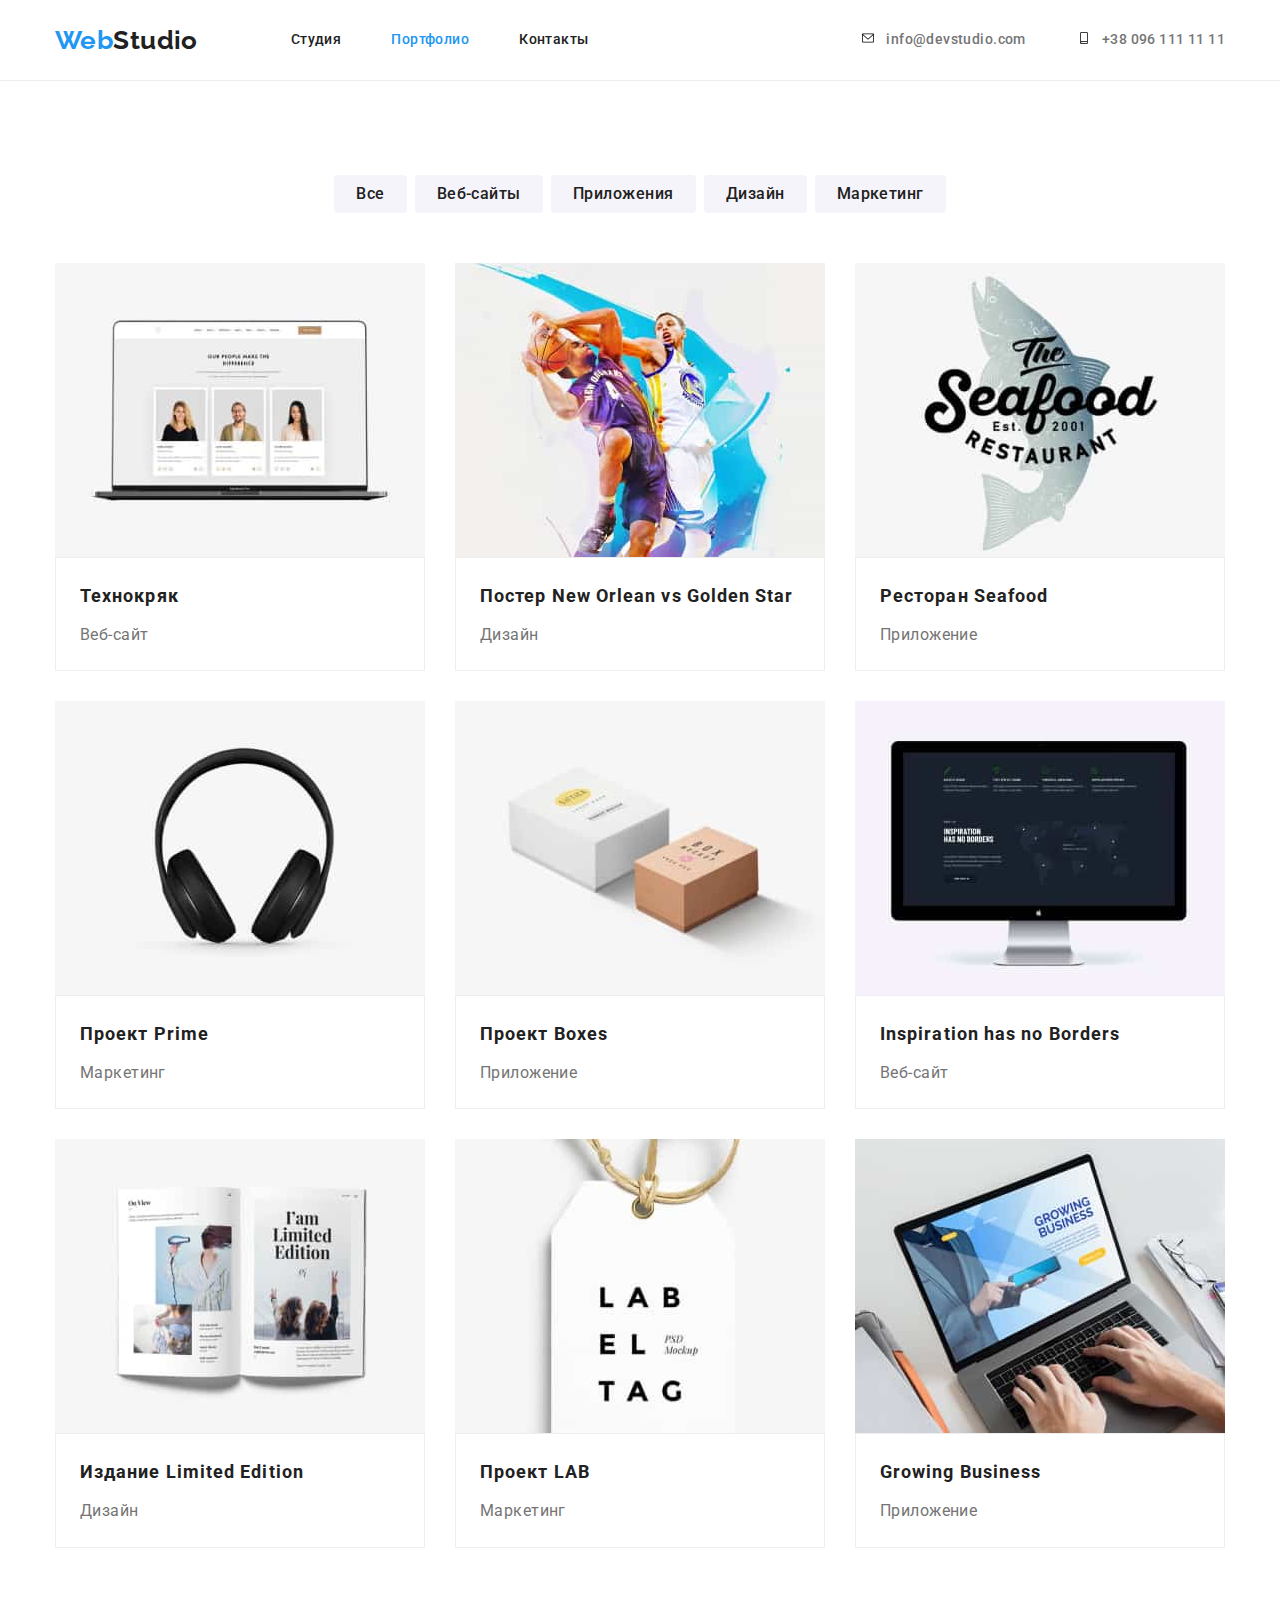
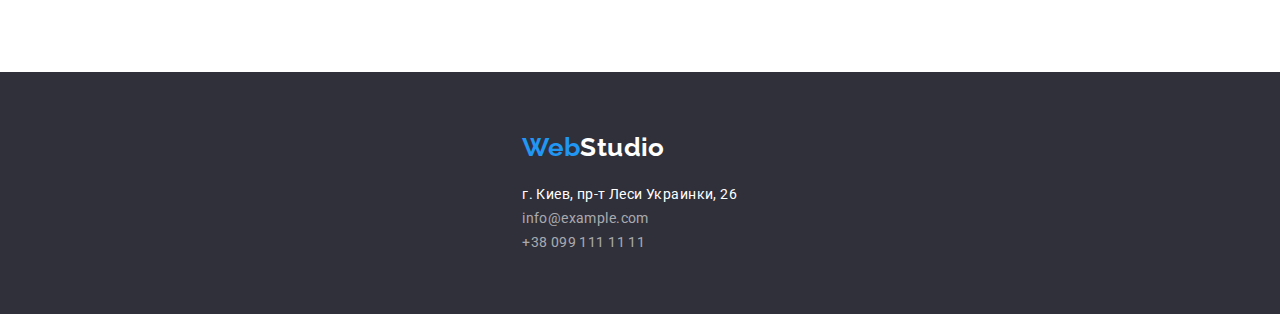
==== portfolio.html @ 681967d7 "разметка" ====
<!DOCTYPE html>
<html lang="ru">
<head>
    <meta charset="UTF-8">
    <meta http-equiv="X-UA-Compatible" content="IE=edge">
    <meta name="viewport" content="width=device-width, initial-scale=1.0">
    <title>Портфолио</title>
    <link href="https://fonts.googleapis.com/css2?family=Raleway:wght@700&family=Roboto:wght@400;500;700;900&display=swap"
      rel="stylesheet"
    />
    <link rel="stylesheet" href="https://cdnjs.cloudflare.com/ajax/libs/modern-normalize/1.1.0/modern-normalize.min.css">
    <link rel="stylesheet" href="css/style.css">
</head>
<body>
    <header class="line-header" >
        <div class="conteiner nav-header">
            <nav class="nav">
                <a class="logo" href="#"><span class="web">Web</span><span class="studio">Studio</span></a>
                <ul class="nav-line">
                    <li class="nav-list"><a class="nav-button" href="./index.html">Студия</a></li>
                    <li class="nav-list"><a class="nav-button current" href="#">Портфолио</a></li>
                    <li class="nav-list"><a class="nav-button" href="#">Контакты</a></li>
                </ul>
            </nav>
                <ul class="nav-item">
                    <li class="nav-list"> <a class="nav-button" href="mailto:info@devstudio.com"><svg class="icon-envelope" width="16px" height="12px"> <use href="./images/symbol-defs.svg#icon-envelope"> </use></svg>info@devstudio.com</a></li>
                    <li class="nav-list"><a class="nav-button" href="tel:+380961111111"><svg  class="icon-envelope" width="16px" height="12px"> <use href="./images/symbol-defs.svg#icon-smartphone"> </use> </svg>+38 096 111 11 11</a></li>
                </ul>
        </div>
    </header>
    <main>
        <section class="section work">
            <div class="conteiner">
                <h1 class="hide"> Примери работ</h1>
            <ul class="portfolio-item">
                <li class="portfolio-line"> <button type="button" class="portfolio-button "> Все </button>  </li>
                <li class="portfolio-line"> <button type="button" class="portfolio-button "> Веб-сайты </button>  </li>
                <li class="portfolio-line"> <button type="button" class="portfolio-button "> Приложения </button>  </li>
                <li class="portfolio-line"> <button type="button" class="portfolio-button "> Дизайн </button>  </li>
                <li class="portfolio-line"> <button type="button" class="portfolio-button "> Маркетинг </button> </li>
            </ul> 
            <ul class="portfolio">
                <li class="portfolio-work"> <img src="./images/portfolio/img_4.jpg" alt="Веб-сайт"> <div class="portfolio-people">  <h2 class="img-portfolio">Технокряк</h2> <p class="paragraph">Веб-сайт</p></div>  </li>
                <li class="portfolio-work"> <img src="./images/portfolio/img_5.jpg" alt="Дизайн"> <div class="portfolio-people"> <h2 class="img-portfolio">Постер New Orlean vs Golden Star</h2> <p class="paragraph">Дизайн</p></div> </li>
                <li class="portfolio-work"> <img src="./images/portfolio/img_6.jpg" alt="Приложение"> <div class="portfolio-people"> <h2 class="img-portfolio">Ресторан Seafood</h2> <p class="paragraph">Приложение</p></div></li>
                <li class="portfolio-work"> <img src="./images/portfolio/img_7.jpg" alt="Маркетинг"> <div class="portfolio-people"> <h2 class="img-portfolio">Проект Prime</h2> <p class="paragraph">Маркетинг</p></div></li>
                <li class="portfolio-work"> <img src="./images/portfolio/img_8.jpg" alt="Приложение"> <div class="portfolio-people"> <h2 class="img-portfolio">Проект Boxes</h2> <p class="paragraph">Приложение</p></div></li>
                <li class="portfolio-work"> <img src="./images/portfolio/img_9.jpg" alt="Веб-сай"> <div class="portfolio-people"> <h2 class="img-portfolio">Inspiration has no Borders</h2> <p class="paragraph">Веб-сайт</p></div></li>
                <li class="portfolio-work"> <img src="./images/portfolio/img_10.jpg" alt="Дизайн"> <div class="portfolio-people"> <h2 class="img-portfolio">Издание Limited Edition</h2> <p class="paragraph">Дизайн</p></div></li>
                <li class="portfolio-work"> <img src="./images/portfolio/img_11.jpg" alt="Маркетинг"> <div class="portfolio-people"> <h2 class="img-portfolio">Проект LAB</h2> <p class="paragraph">Маркетинг</p></div></li>
                <li class="portfolio-work"> <img src="./images/portfolio/img_12.jpg" alt="Приложение"> <div class="portfolio-people"> <h2 class="img-portfolio">Growing Business</h2> <p class="paragraph">Приложение</p></div></li>
            </ul>
            </div>
        </section>
    
    </main>
    <footer class=" footer">
        <div class="conteiner">
            <a href="#" class="logo"><span class="web">Web</span>Studio</a>
        <address class="fooret-address">
            <ul>
                <li> <a class="footer-button" href="https://goo.gl/maps/piqngm7oDQpEDh6u6" target="_blank" rel="noopener nofollow noreferrer">г. Киев, пр-т Леси Украинки, 26</a></li>
                <li> <a class="footer-button connect" href="mailto:info@devstudio.com">info@example.com</a></li>
                <li> <a class="footer-button connect" href="tel:+380991111111">+38 099 111 11 11</a> </li>
            </ul>
        </address>
        </div>
    </footer>

</body>
</html>
---- css/style.css ----
/*color: #212121;*/
/*color: #757575;*/
/*color: #2196F3;*/
/* bragraund #E5E5E5 */
/*  color secstion #F5F4FA */


:root {
    --main-color: #212121;
    --paragraph-color: #757575; 
    --changes-color: #2196F3;
}
body {
     
     color:var(--main-color); 
     font-family: Roboto,sans-serif;
     font-size: 14px;
     letter-spacing: 0.03em;
    }
    a {
        color: inherit; 
    }
    ul {
        list-style: none;
        padding: 0px;
        
    }
    h1,h2,h3,p,ul {
        margin: 0;
    }
    img {
        display: block;
        max-width: 100%;
        height: auto;
    }
    
    .conteiner {
        max-width: 1200px; 
        margin: 0 auto;
        padding: 0 15px;
    }
    .section {
        padding-bottom: 94px;
    }
    .line-header{
        border-bottom: 1px solid #ECECEC;
        
    }
    
    
    .header {
        width: 696px;
        margin-right: auto;
         margin-left:auto;
        text-align: center;
        
    }
     
     .nav-line{
        display: flex;
}
.nav-item .nav-list + .nav-list{
    margin-left: 50px;
} 
    .nav-line  .nav-list{
        margin-right: 50px;
       
    } 
    .nav-line  :last-child{
        margin-right: 0px;
    }
    .nav-item {
        display: flex;
        color: #757575;
    }
    .nav-list{
        display: flex;
    }
    .logo {
        color: #FFFFFF;
        font-family: Raleway,sans-serif;
        font-size: 26px;
        font-weight: 700;
        line-height: 1.19;
        margin-right: 93px;
      
    }
    .studio {
        color:var(--main-color);
    }
    .web {
        color:var(--changes-color);
    }
  address {
    font-style: normal;
  }
  h1 {
    color: #FFFFFF;
    font-family:Roboto, sans-serif ;
    font-size: 44px;
    font-weight: 900;
    line-height: 1.36;
    letter-spacing: 0.06em;
    
    text-transform: uppercase;
    
  }
  button{
    background-color:var(--changes-color);
    color: #FFFFFF;
    font-family: Roboto,sans-serif;
    font-size: 16px;
    font-weight: 700;
    line-height: 1.9;
    letter-spacing: 0.06em;
    border: none;
    
    text-align: center;
  }
 a {
    padding: 0;
    border: 0;
    text-decoration: none;
 }
 .nav-header {
    display: flex;
    justify-content: space-between;
 }
  .nav {
    display: flex; 
    align-items: center;
  }
  
 .nav-button {
    display: block;
    padding-top: 32px;
    padding-bottom: 32px;
    
    font-weight: 500;
    line-height: 1.14;
 }
 
 .nav .current{
    color:var(--changes-color);
 }
    .nav-button:hover,
    .nav-button:focus{
        color:var(--changes-color);
        fill:var(--changes-color); 
    }
    .icon-envelope{
        
        margin-right: 10px;
    }
    

    .conteiner.item {
        margin-top: 94px;
    } 
    .hide {
        position: absolute;
        width: 1px;
        height: 1px;
        margin: -1px;
        border: 0;
        padding: 0;
        
        white-space: nowrap;
        clip-path: inset(100%);
        clip: rect(0 0 0 0);
        overflow: hidden;
      }
    .header-color{
        background: #2F303A;
       background-image: linear-gradient(to rigth, red, green);
       background-image: linear-gradient(to right, rgba(47, 48, 58, 0.4), rgba(47, 48, 58, 0.4)), url(../images/studio/Img_13.jpg);
        
        background-repeat: no-repeat;
        background-size: cover;
        background-position: center;
        
        

        max-width: 1600px;
        
        margin-left:auto;
        margin-right: auto;
       
    }
    .section.header-color {
        padding-top: 200px;
        padding-bottom: 200px;
    }
    
    .header-button{
        display: block; 
         text-align: center;
         text-decoration: none;
         
         padding: 10px 32px;
        border-radius: 4px;
        margin: 0px auto;
        margin-top: 30px;
      cursor: pointer;
    }
    .header-button:hover,
    .header-button:focus{
       background-color: #188CE8;
    }
    .section.hide-item {

    padding-top: 94px;
        
    } 
    .feature{
        display: flex;
        justify-content: space-between;
    }
    .feature li{
       width: 270px;
    }
    .feature-item {
        /* display: flex; */
        margin-right: 30px;
    }
    .feature :last-child{
        margin-right: 0px;
    }
    .icon-antena {
        width: 270px;
        height: 120px;
        padding: 25px 100px;
        margin-bottom: 30px;
        
        background-color: #F5F4FA;
        
    }

    
    .title {
        font-size: 14px;
        font-weight: 700;
        line-height: 1.14;
        text-transform: uppercase;

        padding-bottom: 10px;
    }
    .feature p{
        font-size: 14px;
    }
    .section.team{
      padding-top: 94px;  
       
    }

    .title-work {
        font-size: 36px;
        font-weight: 700;
        line-height: 1.16;
        /* width: 376px;  */
        margin: auto;
        text-align: center;

    }
    
    .work-studio {
        margin-right: 30px;
    }
    .title-img :last-child{
        margin-right: 0px;
    }

    .title-img{
        display: flex;
        margin-top: 50px;
        
       
    }
    .work-team{
        display: flex;
        justify-content: space-between;
        margin-top: 50px;
    }
    .work-people{
        margin-right: 30px;
        text-align: center;
        box-shadow: 0px 1px 3px rgba(0, 0, 0, 0.12), 0px 1px 1px rgba(0, 0, 0, 0.14), 0px 2px 1px rgba(0, 0, 0, 0.2);
        border-radius: 0px 0px 4px 4px;
    }
    .work-team :last-child{
        padding-right: 0px;
    }
    .img-work {
        font-size: 16px;
        font-weight: 500;
        line-height: 1.19;
        margin-bottom: 10px;
    }
    .icon-centen{
        display: flex;
        margin-top: 16px;
        margin-bottom: 30px;
        margin-left: 32px;
        margin-right: 32px;
    }
    .icon-socnetwork{
        
        color: tomato;
    }
    .icon-socnetwork{
        background-color: #FFFFFF;
        padding: 0;
        border: 0px;
        fill: #afb1b8;
        width: 44px;
        height: 44px;
        border-radius: 50%;
        margin-right: 10px;
    }
    .icon-socnetwork:hover
    {
        background-color: #188CE8;
        padding: 0;
        border: 0px;
        fill: #FFFFFF;
        
        width: 44px;
        height: 44px;
        border-radius: 50%;
        margin-right: 10px;
    }
    .icon-socnetwork:last-child{
        margin-right: 0px;
    }
    .icon-facebook{
        height: 22px;
        width: 22px;
        background-position: center;
       
    }
    .paragraph {
        color: var(--paragraph-color);
        font-size: 16px;
        line-height: 1.71;
       
    }
    .img-people{
        padding-top: 30px;
        padding-bottom: 30px;
        
    }
    .footer {
        background-color: #2F303A;
        
    }
    .footer-button{
        color: #FFFFFF;
        font-weight: 400;
        line-height: 1.71;
        
        
    }
    .footer-item{
        margin-bottom: 9px;
        
    }
    .footer-item:last-child{
        margin-bottom: 0px;

    }
    
    .footer-button:hover,
    .footer-button:focus{
        color:var(--changes-color);
    }
    .footer-button.connect{
        color: rgba(255, 255, 255, 0.6);
    }
    .footer-button.connect:hover,
    .footer-button.connect:focus{
        color:var(--changes-color);
    }

    .portfolio-item{
        display: flex;
        justify-content: center;
        
    }
    .portfolio-line{
        margin-right: 8px;
    }
    .portfolio-line:last-child{
        margin-right: 0px;
    }
    .portfolio-item .portfolio-button{
        display: block;
        padding: 6px 22px;
        
    }
    .portfolio-item .portfolio-button :last-child {
        margin-left: 0px;
    }
    .img-portfolio {
        font-size: 18px;
        font-weight: 700;
        line-height: 2;
        letter-spacing: 0.06em;
        margin-bottom: 6px;
    }
    .portfolio-people {
        padding: 20px 24px;
        border: 1px solid #EEEEEE;
        
    }
    .portfolio-people .paragraph{
        line-height: 1.9;
    }
    .portfolio {
        display: flex;
        flex-wrap: wrap;
        margin-top: 50px;
        
    }
    
    .portfolio-work {
        width: 370px;
        margin-right: 30px;
        margin-bottom: 30px;
        
    }
    .portfolio-work:hover
    {
        border: 1px solid #EEEEEE;
    }

    .portfolio :nth-child(3n+3){
        margin-right: 0px;
    }
    .portfolio-button{
        color:var(--main-color);
        background-color: #F5F4FA;
        font-weight: 500;
        line-height: 1.6;
        border-radius: 4px;
        letter-spacing: 0.03em;
    }
    .portfolio-button:hover,
    .portfolio-button:focus{
        background-color:var(--changes-color);
        color:#FFFFFF ;
    }
    .portfolio-button,.pointer {cursor: pointer;}; 
    
    .portfolio-people{
        outline: 2px solid tomato;
        border: 1px solid #EEEEEE;
    }
    
    .icon-yaco{
        background-color: #FFFFFF;
        padding: 0;
        fill: #afb1b8;
        
        width: 170px;
        height: 92px;
        border-radius: 4px;
        border: 1px solid #AFB1B8;
        margin-right: 30px;
       
        align-items: center;
        justify-content: center;
       
    }
    .icon-yaco:hover{
        padding: 0;
        border: 0px;
        
        border: 1px solid #2196F3;
        fill: #2196F3;
    }
    .icon-yaco:last-child{
        margin-right: 0px;
    }
    
    .icon-yaco-center{
        padding: 7px 33px;
        margin: 16px 32px;
    }
    .icon-company{
        display: flex;
        margin-top: 50px;
        fill: tomato;
    }
    .footer{
        display: flex;
        padding-top: 60px;
        padding-bottom: 60px;
    }
    .join{
        margin-left: 72px;
    }
    .join h2{
        font-size: 14px;
        line-height: 1.14;
        color: #FFFFFF;
        text-transform: uppercase;
        
        margin-bottom: 20px;
        outline: 2px solid tomato;
    }
    .join .icon-centen{
        margin-left: 0px;
    }
    
    .fooret-address{
        display: flex;
        margin-top: 20px;
    }
    .section.work {
        padding-top: 94px;
    }
    /* .section.footer{
         display: flex; 
        justify-content: flex-start;
        padding-bottom: 0px;
        
    } */
    .conteiner.icon{
        margin-right: 0px;
        margin-left: 0px;
    }
    
    .icon-footer{
        
    }
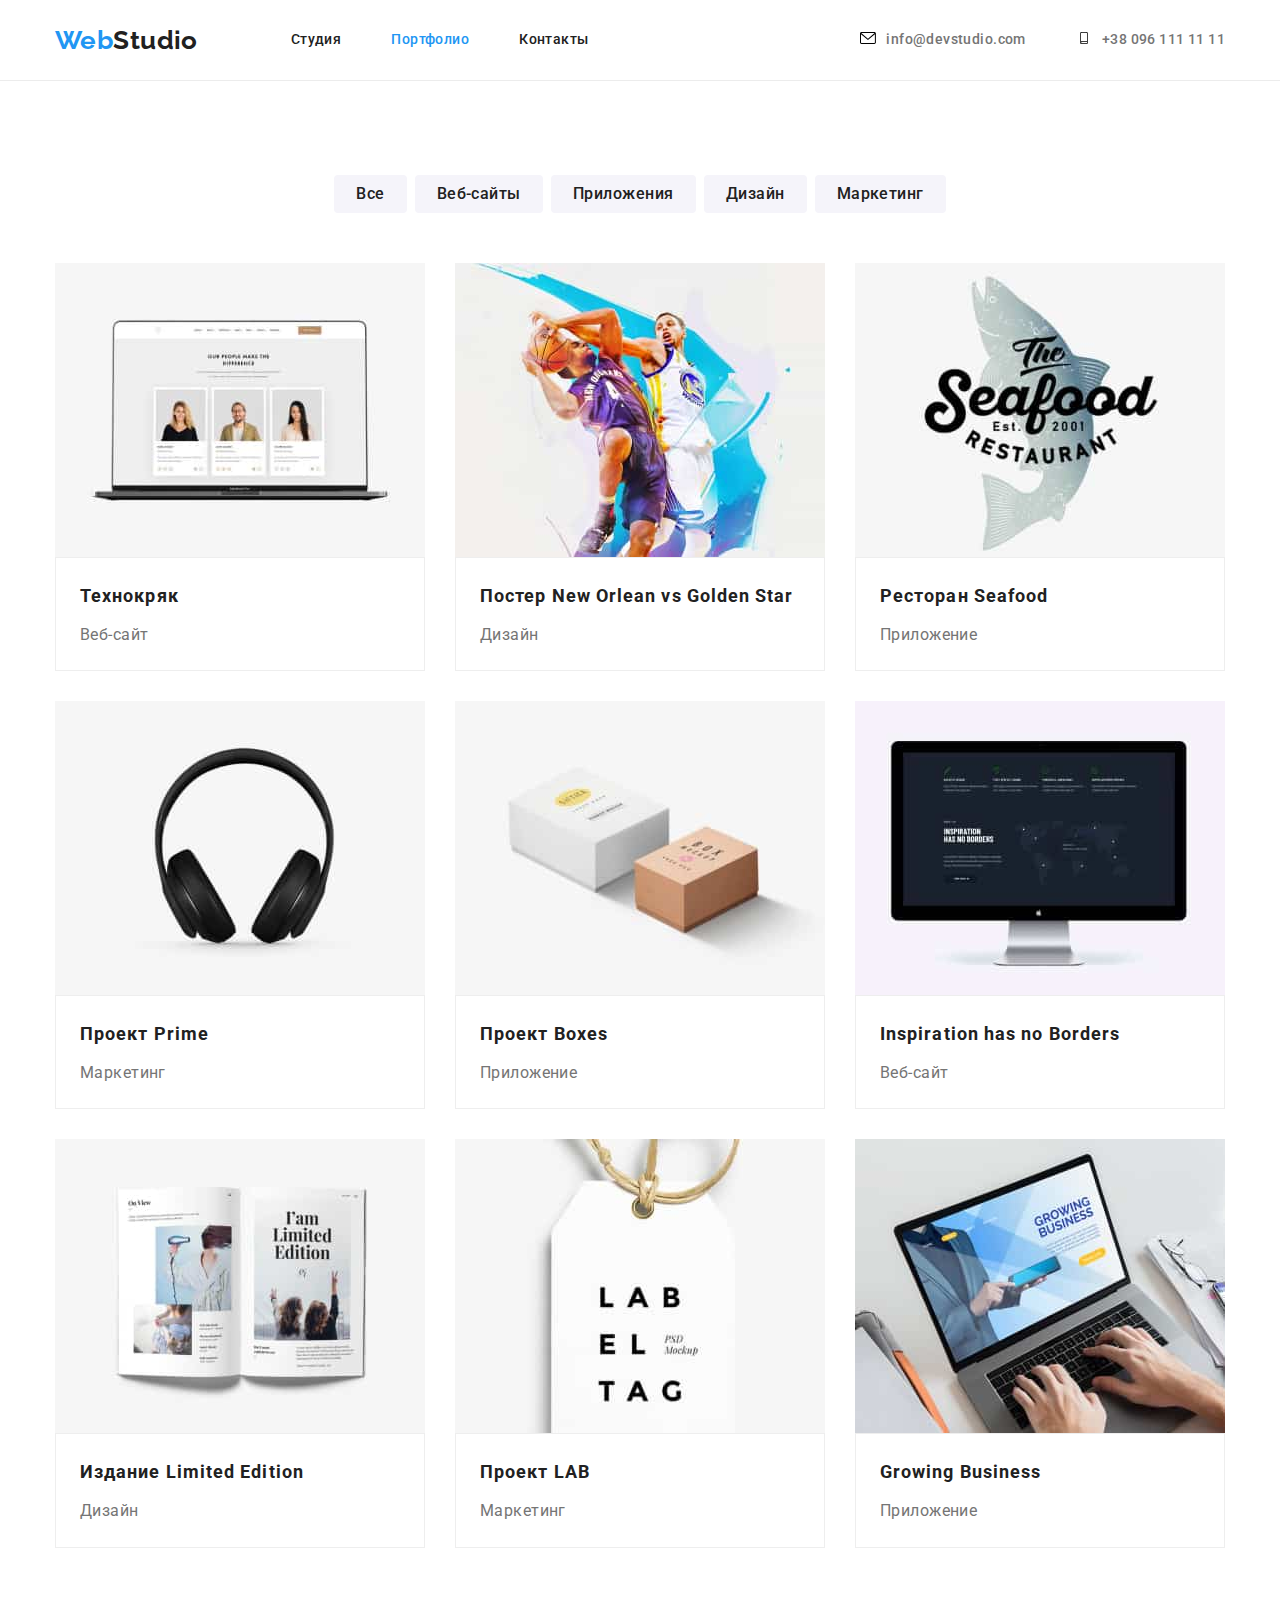
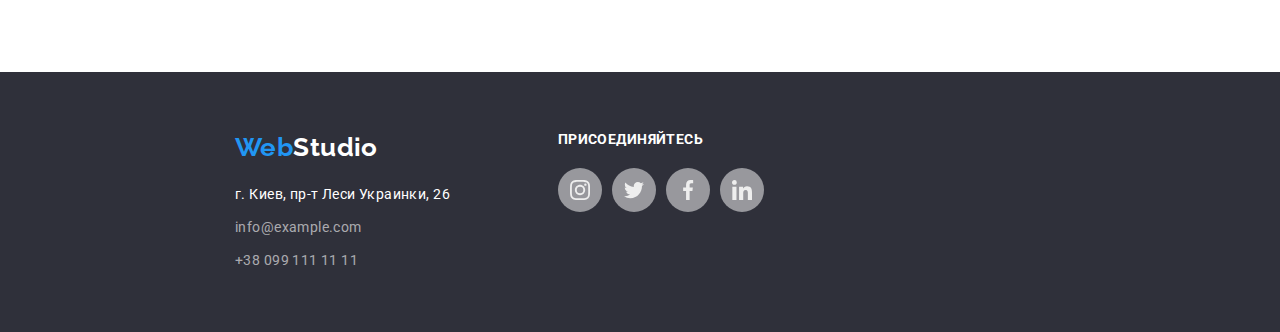
==== commit df58fca5: "изменения1" ====
--- a/portfolio.html
+++ b/portfolio.html
@@ -23,8 +23,8 @@
                 </ul>
             </nav>
                 <ul class="nav-item">
-                    <li class="nav-list"> <a class="nav-button" href="mailto:info@devstudio.com"><svg class="icon-envelope" width="16px" height="12px"> <use href="./images/symbol-defs.svg#icon-envelope"> </use></svg>info@devstudio.com</a></li>
-                    <li class="nav-list"><a class="nav-button" href="tel:+380961111111"><svg  class="icon-envelope" width="16px" height="12px"> <use href="./images/symbol-defs.svg#icon-smartphone"> </use> </svg>+38 096 111 11 11</a></li>
+                    <li class="nav-list"> <a class="nav-button" href="mailto:info@devstudio.com"><svg class="icon-envelope" width="16px" height="12px"> <use href="./images/icon.svg#icon-envelope"> </use></svg>info@devstudio.com</a></li>
+                    <li class="nav-list"><a class="nav-button" href="tel:+380961111111"><svg  class="icon-envelope" width="16px" height="12px"> <use href="./images/icon.svg#icon-smartphone"> </use> </svg>+38 096 111 11 11</a></li>
                 </ul>
         </div>
     </header>
@@ -54,17 +54,28 @@
         </section>
     
     </main>
-    <footer class=" footer">
-        <div class="conteiner">
+    <footer class="  footer ">
+        <div class=" conteiner icon ">
             <a href="#" class="logo"><span class="web">Web</span>Studio</a>
         <address class="fooret-address">
             <ul>
-                <li> <a class="footer-button" href="https://goo.gl/maps/piqngm7oDQpEDh6u6" target="_blank" rel="noopener nofollow noreferrer">г. Киев, пр-т Леси Украинки, 26</a></li>
-                <li> <a class="footer-button connect" href="mailto:info@devstudio.com">info@example.com</a></li>
-                <li> <a class="footer-button connect" href="tel:+380991111111">+38 099 111 11 11</a> </li>
+                <li class="footer-item"> <a class="footer-button" href="https://goo.gl/maps/piqngm7oDQpEDh6u6" target="_blank" rel="noopener nofollow noreferrer">г. Киев, пр-т Леси Украинки, 26</a></li>
+                <li class="footer-item"> <a class="footer-button connect" href="mailto:info@devstudio.com">info@example.com</a></li>
+                <li class="footer-item"> <a class="footer-button connect" href="tel:+380991111111">+38 099 111 11 11</a> </li>
             </ul>
         </address>
         </div>
+        <div class="join">
+            <h2> присоединяйтесь</h2>
+            <ul class="icon-centen">
+                <li class="icon-socnetwork"> <svg   width="20px" height="20px"> <use href="./images/icon.svg#icon-instagram"> </use></svg></li>
+                <li class="icon-socnetwork"> <svg   width="20px" height="20px"> <use href="./images/icon.svg#icon-twitter"> </use></svg></li>
+                <li class="icon-socnetwork"> <svg   width="20px" height="20px"> <use href="./images/icon.svg#icon-facebook"> </use></svg></li>
+                <li class="icon-socnetwork"> <svg   width="20px" height="20px"> <use href="./images/icon.svg#icon-linkedin"> </use></svg></li>
+            </ul>
+        
+        </div>
+           
     </footer>
 
 </body>
--- a/css/style.css
+++ b/css/style.css
@@ -172,8 +172,7 @@
       }
     .header-color{
         background: #2F303A;
-       background-image: linear-gradient(to rigth, red, green);
-       background-image: linear-gradient(to right, rgba(47, 48, 58, 0.4), rgba(47, 48, 58, 0.4)), url(../images/studio/Img_13.jpg);
+        background-image: linear-gradient(to right, rgba(47, 48, 58, 0.4), rgba(47, 48, 58, 0.0)), url(../images/studio/Img_13.jpg);
         
         background-repeat: no-repeat;
         background-size: cover;
@@ -309,7 +308,7 @@
     }
     .icon-socnetwork{
         background-color: #FFFFFF;
-        padding: 0;
+        padding:12px 12px;
         border: 0px;
         fill: #afb1b8;
         width: 44px;
@@ -320,7 +319,19 @@
     .icon-socnetwork:hover
     {
         background-color: #188CE8;
-        padding: 0;
+        padding:12px 12px;
+        border: 0px;
+        fill: #FFFFFF;
+        
+        width: 44px;
+        height: 44px;
+        border-radius: 50%;
+        margin-right: 10px;
+    }
+    .icon-socnetwork:focus
+    {
+        background-color: #188CE8;
+        padding:12px 12px;
         border: 0px;
         fill: #FFFFFF;
         
@@ -474,7 +485,12 @@
     .icon-yaco:hover{
         padding: 0;
         border: 0px;
-        
+        border: 1px solid #2196F3;
+        fill: #2196F3;
+    }
+    .icon-yaco:focus{
+        padding: 0;
+        border: 0px;
         border: 1px solid #2196F3;
         fill: #2196F3;
     }
@@ -506,11 +522,23 @@
         text-transform: uppercase;
         
         margin-bottom: 20px;
-        outline: 2px solid tomato;
+        
     }
     .join .icon-centen{
         margin-left: 0px;
     }
+    .join .icon-socnetwork{
+        
+         background-color: rgba(255, 255, 255, 0.504);
+         fill: #EEEEEE;
+    }
+    .join .icon-socnetwork:hover{
+        background-color: #2196F3;
+    }
+    .join .icon-socnetwork:focus{
+        background-color: #2196F3;
+    }
+
     
     .fooret-address{
         display: flex;
@@ -527,7 +555,7 @@
     } */
     .conteiner.icon{
         margin-right: 0px;
-        margin-left: 0px;
+        margin-left: 220px;
     }
     
     .icon-footer{
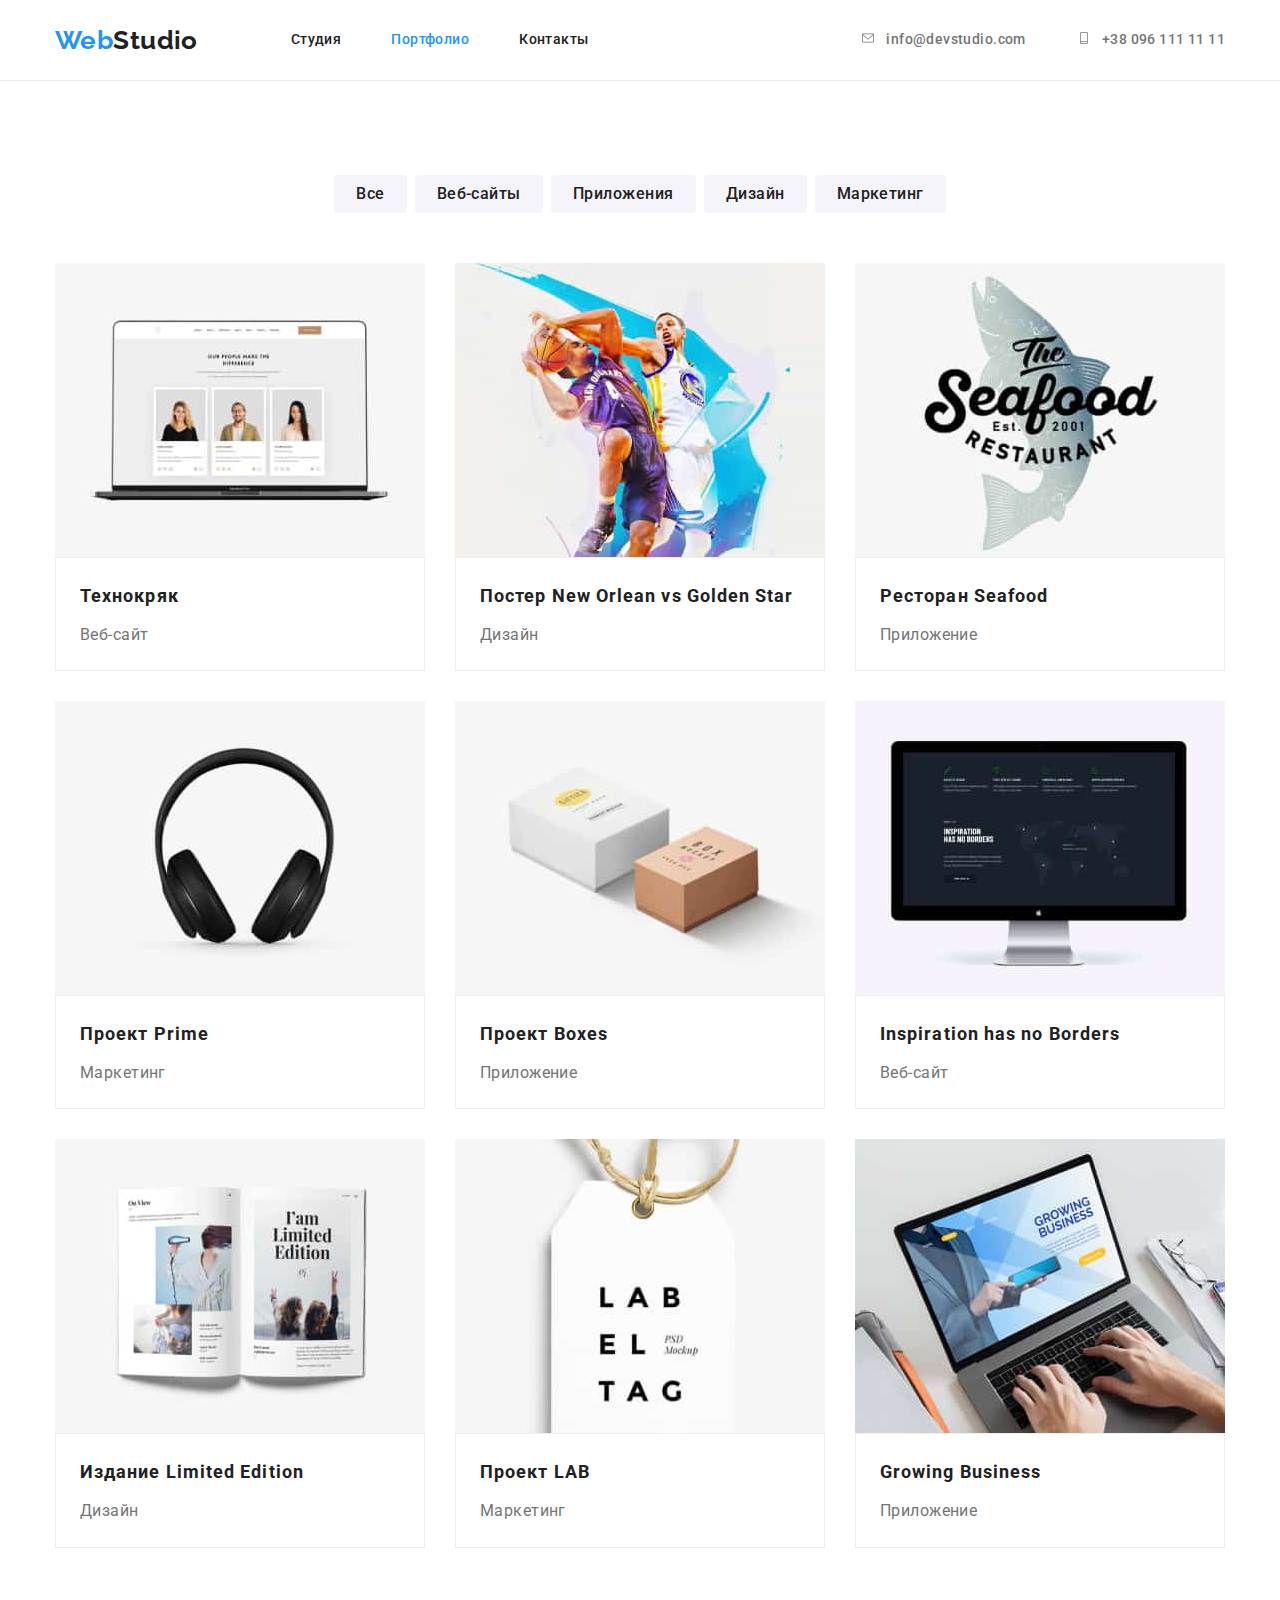
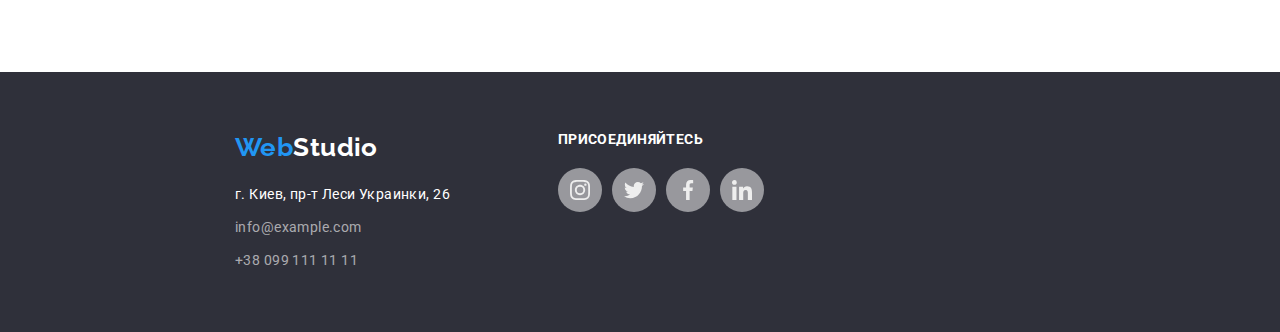
==== commit ebc0f227: "иконки" ====
--- a/portfolio.html
+++ b/portfolio.html
@@ -23,8 +23,8 @@
                 </ul>
             </nav>
                 <ul class="nav-item">
-                    <li class="nav-list"> <a class="nav-button" href="mailto:info@devstudio.com"><svg class="icon-envelope" width="16px" height="12px"> <use href="./images/icon.svg#icon-envelope"> </use></svg>info@devstudio.com</a></li>
-                    <li class="nav-list"><a class="nav-button" href="tel:+380961111111"><svg  class="icon-envelope" width="16px" height="12px"> <use href="./images/icon.svg#icon-smartphone"> </use> </svg>+38 096 111 11 11</a></li>
+                    <li class="nav-list"> <a class="nav-button" href="mailto:info@devstudio.com"><svg class="icon-envelope" width="16px" height="12px" aria-hidden="true"> <use href="./images/icon.svg#icon-envelope"> </use></svg>info@devstudio.com</a></li>
+                    <li class="nav-list"><a class="nav-button" href="tel:+380961111111"><svg  class="icon-envelope" width="16px" height="12px"aria-hidden="true" > <use href="./images/icon.svg#icon-smartphone"> </use> </svg>+38 096 111 11 11</a></li>
                 </ul>
         </div>
     </header>
--- a/css/style.css
+++ b/css/style.css
@@ -226,8 +226,7 @@
         margin-right: 0px;
     }
     .icon-antena {
-        width: 270px;
-        height: 120px;
+       
         padding: 25px 100px;
         margin-bottom: 30px;
         
@@ -247,18 +246,15 @@
     .feature p{
         font-size: 14px;
     }
-    .section.team{
-      padding-top: 94px;  
-       
-    }
+    
 
     .title-work {
         font-size: 36px;
         font-weight: 700;
         line-height: 1.16;
-        /* width: 376px;  */
         margin: auto;
         text-align: center;
+        padding-top: 94px;
 
     }
     
@@ -288,6 +284,11 @@
     }
     .work-team :last-child{
         padding-right: 0px;
+    }
+    
+    .section.team{
+        background-color:#F5F4FA;
+        padding-top: 94px; 
     }
     .img-work {
         font-size: 16px;
@@ -343,12 +344,7 @@
     .icon-socnetwork:last-child{
         margin-right: 0px;
     }
-    .icon-facebook{
-        height: 22px;
-        width: 22px;
-        background-position: center;
-       
-    }
+    
     .paragraph {
         color: var(--paragraph-color);
         font-size: 16px;
@@ -357,7 +353,7 @@
     }
     .img-people{
         padding-top: 30px;
-        padding-bottom: 30px;
+        
         
     }
     .footer {
@@ -499,7 +495,7 @@
     }
     
     .icon-yaco-center{
-        padding: 7px 33px;
+        /* padding: 7px 33px; */
         margin: 16px 32px;
     }
     .icon-company{
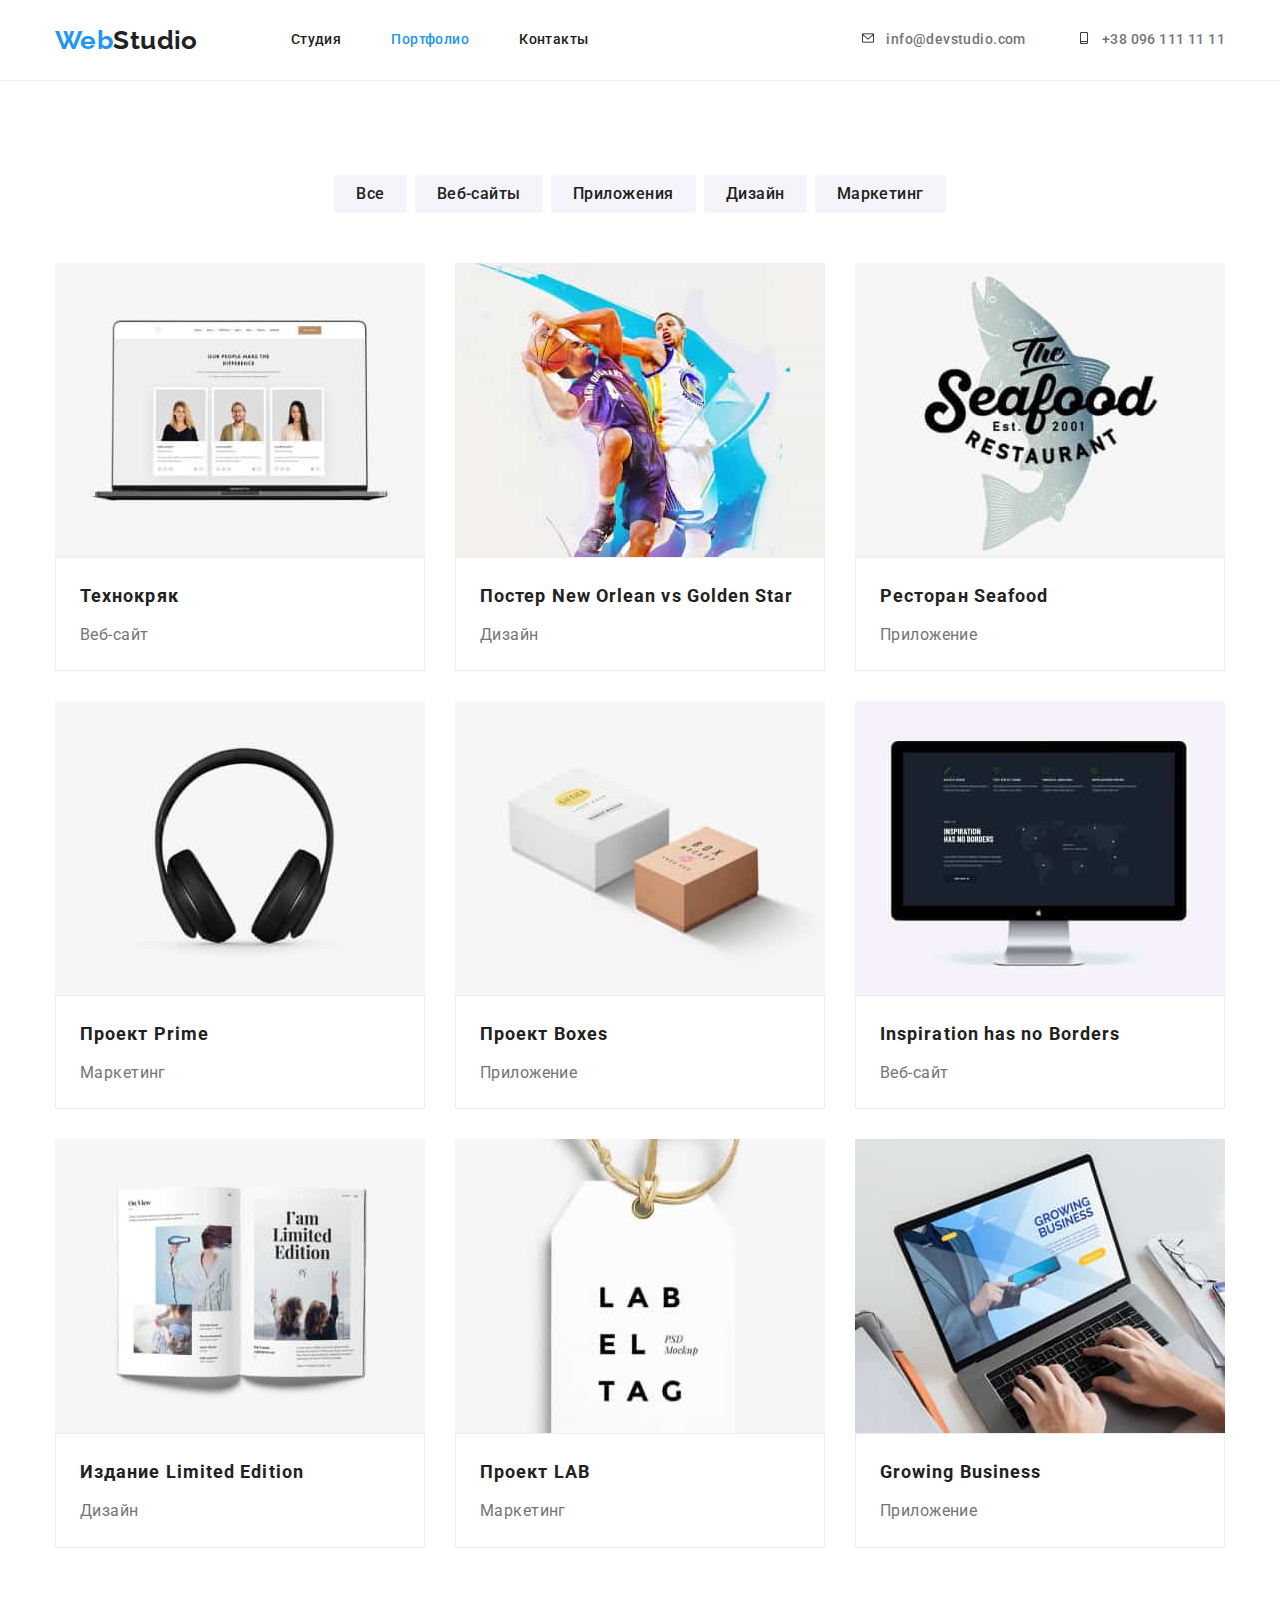
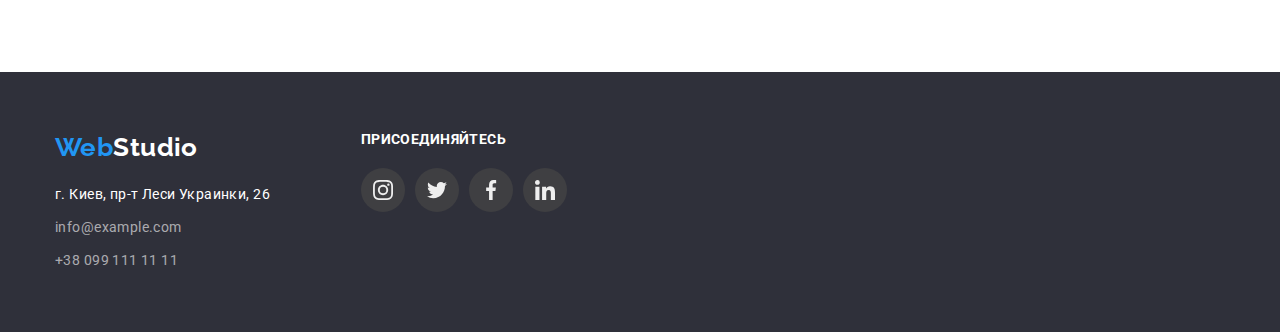
==== commit ba617fe6: "исправления3" ====
--- a/portfolio.html
+++ b/portfolio.html
@@ -56,27 +56,29 @@
     </main>
     <footer class="  footer ">
         <div class=" conteiner icon ">
-            <a href="#" class="logo"><span class="web">Web</span>Studio</a>
-        <address class="fooret-address">
-            <ul>
-                <li class="footer-item"> <a class="footer-button" href="https://goo.gl/maps/piqngm7oDQpEDh6u6" target="_blank" rel="noopener nofollow noreferrer">г. Киев, пр-т Леси Украинки, 26</a></li>
-                <li class="footer-item"> <a class="footer-button connect" href="mailto:info@devstudio.com">info@example.com</a></li>
-                <li class="footer-item"> <a class="footer-button connect" href="tel:+380991111111">+38 099 111 11 11</a> </li>
-            </ul>
-        </address>
-        </div>
-        <div class="join">
-            <h2> присоединяйтесь</h2>
-            <ul class="icon-centen">
-                <li class="icon-socnetwork"> <svg   width="20px" height="20px"> <use href="./images/icon.svg#icon-instagram"> </use></svg></li>
-                <li class="icon-socnetwork"> <svg   width="20px" height="20px"> <use href="./images/icon.svg#icon-twitter"> </use></svg></li>
-                <li class="icon-socnetwork"> <svg   width="20px" height="20px"> <use href="./images/icon.svg#icon-facebook"> </use></svg></li>
-                <li class="icon-socnetwork"> <svg   width="20px" height="20px"> <use href="./images/icon.svg#icon-linkedin"> </use></svg></li>
-            </ul>
-        
+            <div class="footer-center">
+                <a href="#" class="logo"><span class="web">Web</span>Studio</a>
+                <address class="fooret-address">
+                  <ul>
+                     <li class="footer-item"> <a class="footer-button" href="https://goo.gl/maps/piqngm7oDQpEDh6u6" target="_blank" rel="noopener nofollow noreferrer">г. Киев, пр-т Леси Украинки, 26</a></li>
+                     <li class="footer-item"> <a class="footer-button connect" href="mailto:info@devstudio.com">info@example.com</a></li>
+                     <li class="footer-item"> <a class="footer-button connect" href="tel:+380991111111">+38 099 111 11 11</a> </li>
+                   </ul>
+               </address>
+            </div>
+            <div class="join">
+              <h2> присоединяйтесь</h2>
+              <ul class="icon-centen">
+                 <li class="icon-socnetwork"> <svg   width="20px" height="20px"> <use href="./images/icon.svg#icon-instagram"> </use></svg></li>
+                 <li class="icon-socnetwork"> <svg   width="20px" height="20px"> <use href="./images/icon.svg#icon-twitter"> </use></svg></li>
+                 <li class="icon-socnetwork"> <svg   width="20px" height="20px"> <use href="./images/icon.svg#icon-facebook"> </use></svg></li>
+                 <li class="icon-socnetwork"> <svg   width="20px" height="20px"> <use href="./images/icon.svg#icon-linkedin"> </use></svg></li>
+              </ul>
+            </div>
         </div>
            
     </footer>
 
+
 </body>
 </html>--- a/css/style.css
+++ b/css/style.css
@@ -288,7 +288,7 @@
     
     .section.team{
         background-color:#F5F4FA;
-        padding-top: 94px; 
+        
     }
     .img-work {
         font-size: 16px;
@@ -303,12 +303,9 @@
         margin-left: 32px;
         margin-right: 32px;
     }
+    
     .icon-socnetwork{
-        
-        color: tomato;
-    }
-    .icon-socnetwork{
-        background-color: #FFFFFF;
+        /* background-color: #FFFFFF; */
         padding:12px 12px;
         border: 0px;
         fill: #afb1b8;
@@ -358,6 +355,8 @@
     }
     .footer {
         background-color: #2F303A;
+        padding-top: 60px;
+        padding-bottom: 60px;
         
     }
     .footer-button{
@@ -437,7 +436,9 @@
     }
     .portfolio-work:hover
     {
-        border: 1px solid #EEEEEE;
+        
+        box-shadow: 0px 1px 1px rgba(0, 0, 0, 0.12), 0px 4px 4px rgba(0, 0, 0, 0.06), 1px 4px 6px rgba(0, 0, 0, 0.16);
+
     }
 
     .portfolio :nth-child(3n+3){
@@ -503,13 +504,9 @@
         margin-top: 50px;
         fill: tomato;
     }
-    .footer{
-        display: flex;
-        padding-top: 60px;
-        padding-bottom: 60px;
-    }
+   
     .join{
-        margin-left: 72px;
+        margin-left: 70px;
     }
     .join h2{
         font-size: 14px;
@@ -525,7 +522,9 @@
     }
     .join .icon-socnetwork{
         
-         background-color: rgba(255, 255, 255, 0.504);
+         /* background-color: rgba(255, 255, 255, 0.504);  */
+         background-color: #3f3f42;
+        
          fill: #EEEEEE;
     }
     .join .icon-socnetwork:hover{
@@ -550,13 +549,10 @@
         
     } */
     .conteiner.icon{
-        margin-right: 0px;
-        margin-left: 220px;
-    }
-    
-    .icon-footer{
-        
-    }
+        display: flex;
+        
+    }
+    
     
     
   
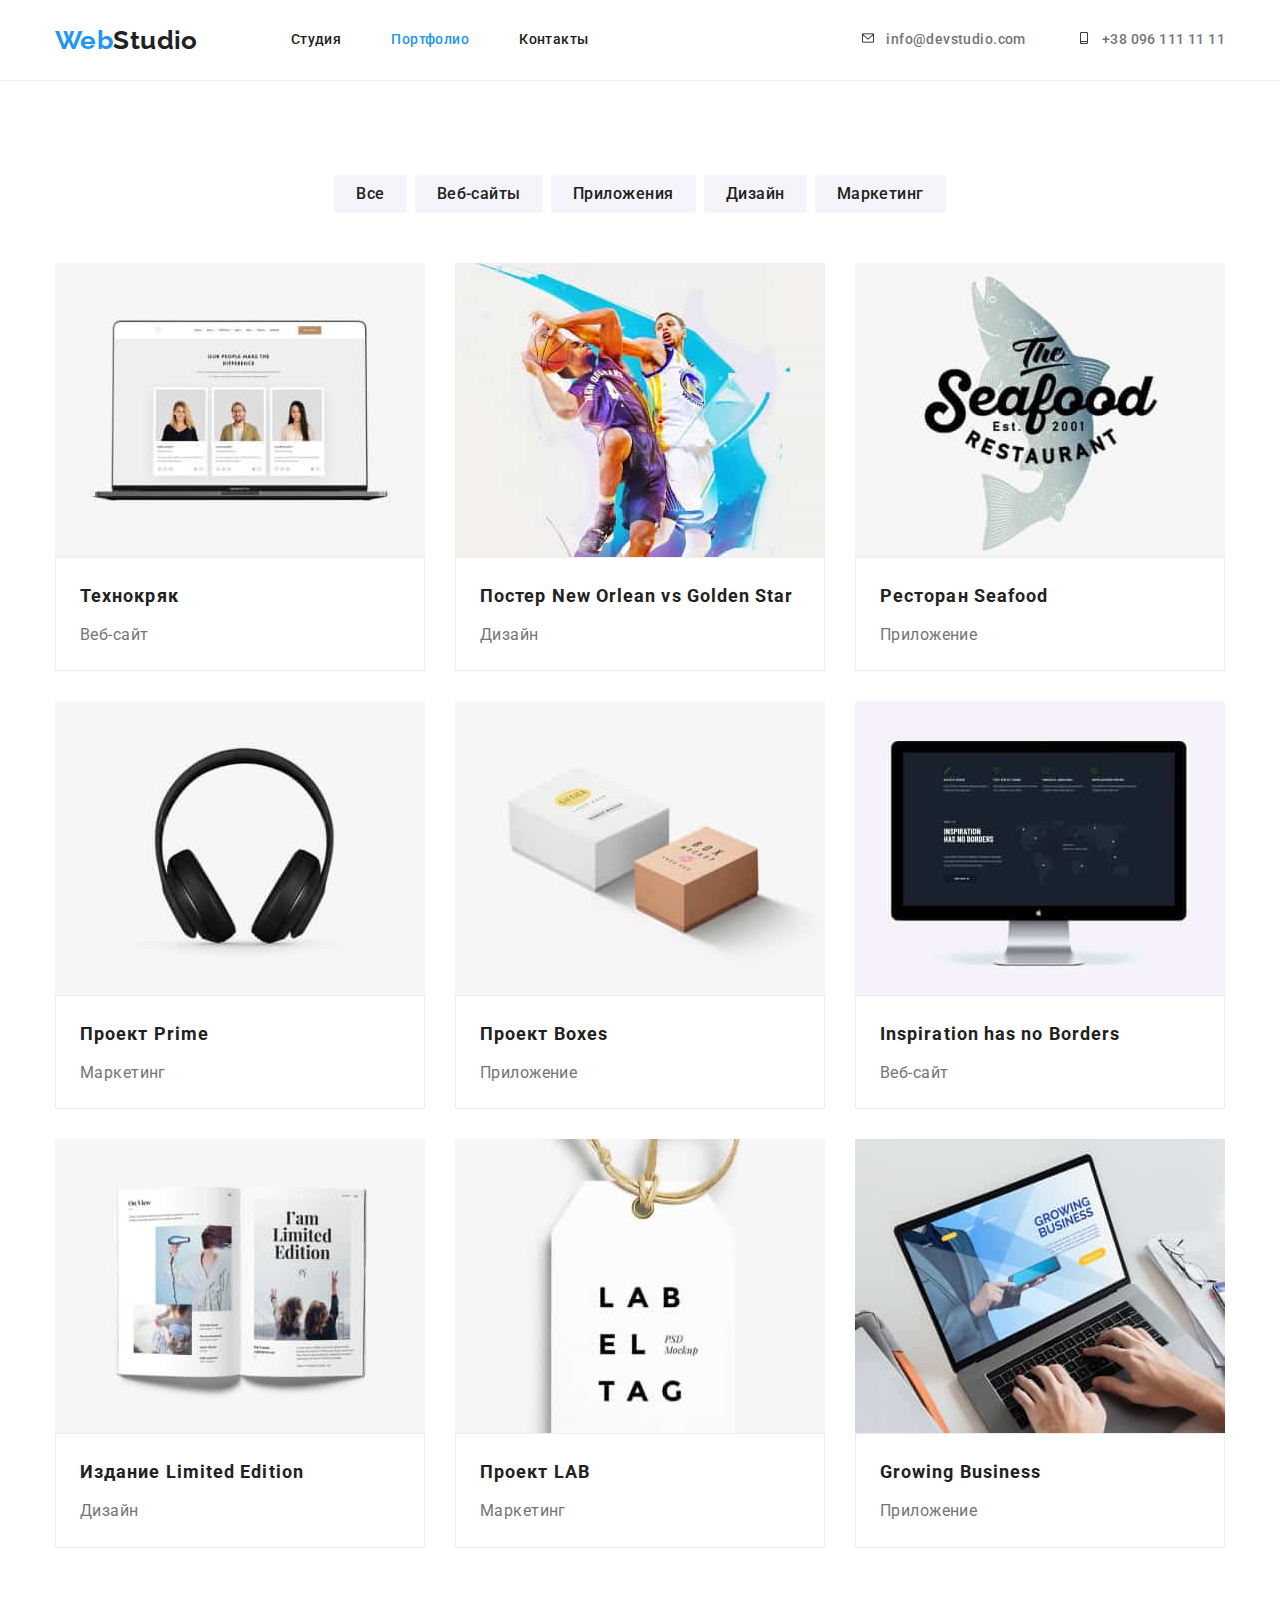
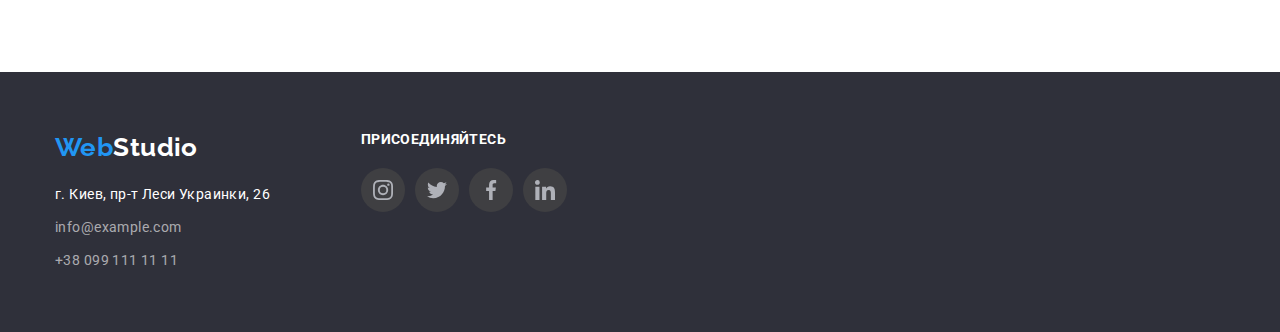
==== commit e3b1716b: "исправеления4" ====
--- a/portfolio.html
+++ b/portfolio.html
@@ -40,7 +40,13 @@
                 <li class="portfolio-line"> <button type="button" class="portfolio-button "> Маркетинг </button> </li>
             </ul> 
             <ul class="portfolio">
-                <li class="portfolio-work"> <img src="./images/portfolio/img_4.jpg" alt="Веб-сайт"> <div class="portfolio-people">  <h2 class="img-portfolio">Технокряк</h2> <p class="paragraph">Веб-сайт</p></div>  </li>
+                <li class="portfolio-work"> 
+                    <img src="./images/portfolio/img_4.jpg" alt="Веб-сайт"> 
+                       <div class="portfolio-people">  
+                          <h2 class="img-portfolio">Технокряк</h2>
+                          <p class="paragraph">Веб-сайт</p>
+                       </div>  
+                </li>
                 <li class="portfolio-work"> <img src="./images/portfolio/img_5.jpg" alt="Дизайн"> <div class="portfolio-people"> <h2 class="img-portfolio">Постер New Orlean vs Golden Star</h2> <p class="paragraph">Дизайн</p></div> </li>
                 <li class="portfolio-work"> <img src="./images/portfolio/img_6.jpg" alt="Приложение"> <div class="portfolio-people"> <h2 class="img-portfolio">Ресторан Seafood</h2> <p class="paragraph">Приложение</p></div></li>
                 <li class="portfolio-work"> <img src="./images/portfolio/img_7.jpg" alt="Маркетинг"> <div class="portfolio-people"> <h2 class="img-portfolio">Проект Prime</h2> <p class="paragraph">Маркетинг</p></div></li>
@@ -60,19 +66,49 @@
                 <a href="#" class="logo"><span class="web">Web</span>Studio</a>
                 <address class="fooret-address">
                   <ul>
-                     <li class="footer-item"> <a class="footer-button" href="https://goo.gl/maps/piqngm7oDQpEDh6u6" target="_blank" rel="noopener nofollow noreferrer">г. Киев, пр-т Леси Украинки, 26</a></li>
-                     <li class="footer-item"> <a class="footer-button connect" href="mailto:info@devstudio.com">info@example.com</a></li>
-                     <li class="footer-item"> <a class="footer-button connect" href="tel:+380991111111">+38 099 111 11 11</a> </li>
+                     <li class="footer-item"> 
+                        <a class="footer-button" href="https://goo.gl/maps/piqngm7oDQpEDh6u6" target="_blank" rel="noopener nofollow noreferrer">г. Киев, пр-т Леси Украинки, 26</a>
+                    </li>
+                     <li class="footer-item"> 
+                        <a class="footer-button connect" href="mailto:info@devstudio.com">info@example.com</a>
+                    </li>
+                     <li class="footer-item"> 
+                        <a class="footer-button connect" href="tel:+380991111111">+38 099 111 11 11</a> 
+                    </li>
                    </ul>
                </address>
             </div>
             <div class="join">
               <h2> присоединяйтесь</h2>
               <ul class="icon-centen">
-                 <li class="icon-socnetwork"> <svg   width="20px" height="20px"> <use href="./images/icon.svg#icon-instagram"> </use></svg></li>
-                 <li class="icon-socnetwork"> <svg   width="20px" height="20px"> <use href="./images/icon.svg#icon-twitter"> </use></svg></li>
-                 <li class="icon-socnetwork"> <svg   width="20px" height="20px"> <use href="./images/icon.svg#icon-facebook"> </use></svg></li>
-                 <li class="icon-socnetwork"> <svg   width="20px" height="20px"> <use href="./images/icon.svg#icon-linkedin"> </use></svg></li>
+                 <li > 
+                    <a class="work-join" href="#">
+                        <svg   width="20px" height="20px"> 
+                            <use href="./images/icon.svg#icon-instagram"> </use>
+                        </svg>
+                    </a>
+                  </li>
+                 <li class="icon-socnetwork"> 
+                    <a class="work-join" href="#">
+                        <svg   width="20px" height="20px"> 
+                            <use href="./images/icon.svg#icon-twitter"> </use>
+                        </svg>
+                    </a>
+                </li>
+                 <li class="icon-socnetwork"> 
+                    <a class="work-join" href="#">
+                        <svg   width="20px" height="20px"> 
+                            <use href="./images/icon.svg#icon-facebook"> </use>
+                        </svg>
+                    </a>
+                </li>
+                 <li class="icon-socnetwork"> 
+                    <a class="work-join" href="#">
+                        <svg   width="20px" height="20px"> 
+                            <use href="./images/icon.svg#icon-linkedin"> </use>
+                        </svg>
+                    </a>
+                </li>
               </ul>
             </div>
         </div>
--- a/css/style.css
+++ b/css/style.css
@@ -215,12 +215,17 @@
         display: flex;
         justify-content: space-between;
     }
-    .feature li{
-       width: 270px;
-    }
+    
     .feature-item {
-        /* display: flex; */
+        display: flex; 
+        height: 120px;
+        width: 270px;
         margin-right: 30px;
+        margin-bottom: 30px;
+        justify-content: center;
+        align-items: center;
+        background: #F5F4FA;
+        border-radius: 4px;
     }
     .feature :last-child{
         margin-right: 0px;
@@ -261,9 +266,14 @@
     .work-studio {
         margin-right: 30px;
     }
-    .title-img :last-child{
-        margin-right: 0px;
-    }
+    .title-studio{
+        font-size: 36px;
+        font-weight: 700;
+        line-height: 1.16;
+        margin: auto;
+        text-align: center;  
+    }
+    
 
     .title-img{
         display: flex;
@@ -275,16 +285,16 @@
         display: flex;
         justify-content: space-between;
         margin-top: 50px;
+       
     }
     .work-people{
         margin-right: 30px;
         text-align: center;
+        background-color: #FFFFFF;
         box-shadow: 0px 1px 3px rgba(0, 0, 0, 0.12), 0px 1px 1px rgba(0, 0, 0, 0.14), 0px 2px 1px rgba(0, 0, 0, 0.2);
         border-radius: 0px 0px 4px 4px;
     }
-    .work-team :last-child{
-        padding-right: 0px;
-    }
+   
     
     .section.team{
         background-color:#F5F4FA;
@@ -300,46 +310,41 @@
         display: flex;
         margin-top: 16px;
         margin-bottom: 30px;
-        margin-left: 32px;
-        margin-right: 32px;
-    }
-    
-    .icon-socnetwork{
-        /* background-color: #FFFFFF; */
-        padding:12px 12px;
+       
+        justify-content: center;
+    }
+    
+    
+
+    .icon-socnetwork:last-child{
+        margin-right: 0px;
+    }
+    .work-card{
+        display: block;
         border: 0px;
+        background-color: #FFFFFF;
         fill: #afb1b8;
+        padding-top: 12px;
         width: 44px;
         height: 44px;
-        border-radius: 50%;
-        margin-right: 10px;
-    }
-    .icon-socnetwork:hover
-    {
+        justify-content: center;
+        align-items: center;
+        border-radius: 50%;  
+        
+        
+    }
+    
+    .work-card:hover,
+    .work-card:focus{
+        display: block;
         background-color: #188CE8;
-        padding:12px 12px;
         border: 0px;
         fill: #FFFFFF;
         
-        width: 44px;
-        height: 44px;
-        border-radius: 50%;
-        margin-right: 10px;
-    }
-    .icon-socnetwork:focus
-    {
-        background-color: #188CE8;
-        padding:12px 12px;
-        border: 0px;
-        fill: #FFFFFF;
-        
-        width: 44px;
-        height: 44px;
-        border-radius: 50%;
-        margin-right: 10px;
-    }
-    .icon-socnetwork:last-child{
-        margin-right: 0px;
+    }
+    
+    .icon-envelope{
+        align-items: center;
     }
     
     .paragraph {
@@ -465,6 +470,7 @@
     }
     
     .icon-yaco{
+        display: flex;
         background-color: #FFFFFF;
         padding: 0;
         fill: #afb1b8;
@@ -479,26 +485,20 @@
         justify-content: center;
        
     }
-    .icon-yaco:hover{
-        padding: 0;
-        border: 0px;
-        border: 1px solid #2196F3;
-        fill: #2196F3;
-    }
+    .icon-yaco:hover,
     .icon-yaco:focus{
         padding: 0;
         border: 0px;
         border: 1px solid #2196F3;
         fill: #2196F3;
     }
-    .icon-yaco:last-child{
-        margin-right: 0px;
-    }
-    
-    .icon-yaco-center{
-        /* padding: 7px 33px; */
-        margin: 16px 32px;
-    }
+    
+    
+    .icon-yaco :last-child{
+        margin-right: 0px;
+    }
+    
+    
     .icon-company{
         display: flex;
         margin-top: 50px;
@@ -517,23 +517,29 @@
         margin-bottom: 20px;
         
     }
-    .join .icon-centen{
-        margin-left: 0px;
-    }
-    .join .icon-socnetwork{
-        
-         /* background-color: rgba(255, 255, 255, 0.504);  */
-         background-color: #3f3f42;
-        
-         fill: #EEEEEE;
-    }
-    .join .icon-socnetwork:hover{
+     .work-join{
+        display: flex;
+        border: 0px;
+        background-color: #3f3f42;
+        fill: #afb1b8;
+        
+        width: 44px;
+        height: 44px;
+        justify-content: center;
+        align-items: center;
+        border-radius: 50%; 
+        margin-right: 10px;
+     }
+     .work-join:hover,
+     .work-join:focus{
+        display: flex;
         background-color: #2196F3;
-    }
-    .join .icon-socnetwork:focus{
-        background-color: #2196F3;
-    }
-
+        fill: #FFFFFF;
+     }
+     .work-join :last-child{
+        margin-right: 0px;
+     }
+    
     
     .fooret-address{
         display: flex;
@@ -542,12 +548,7 @@
     .section.work {
         padding-top: 94px;
     }
-    /* .section.footer{
-         display: flex; 
-        justify-content: flex-start;
-        padding-bottom: 0px;
-        
-    } */
+    
     .conteiner.icon{
         display: flex;
         
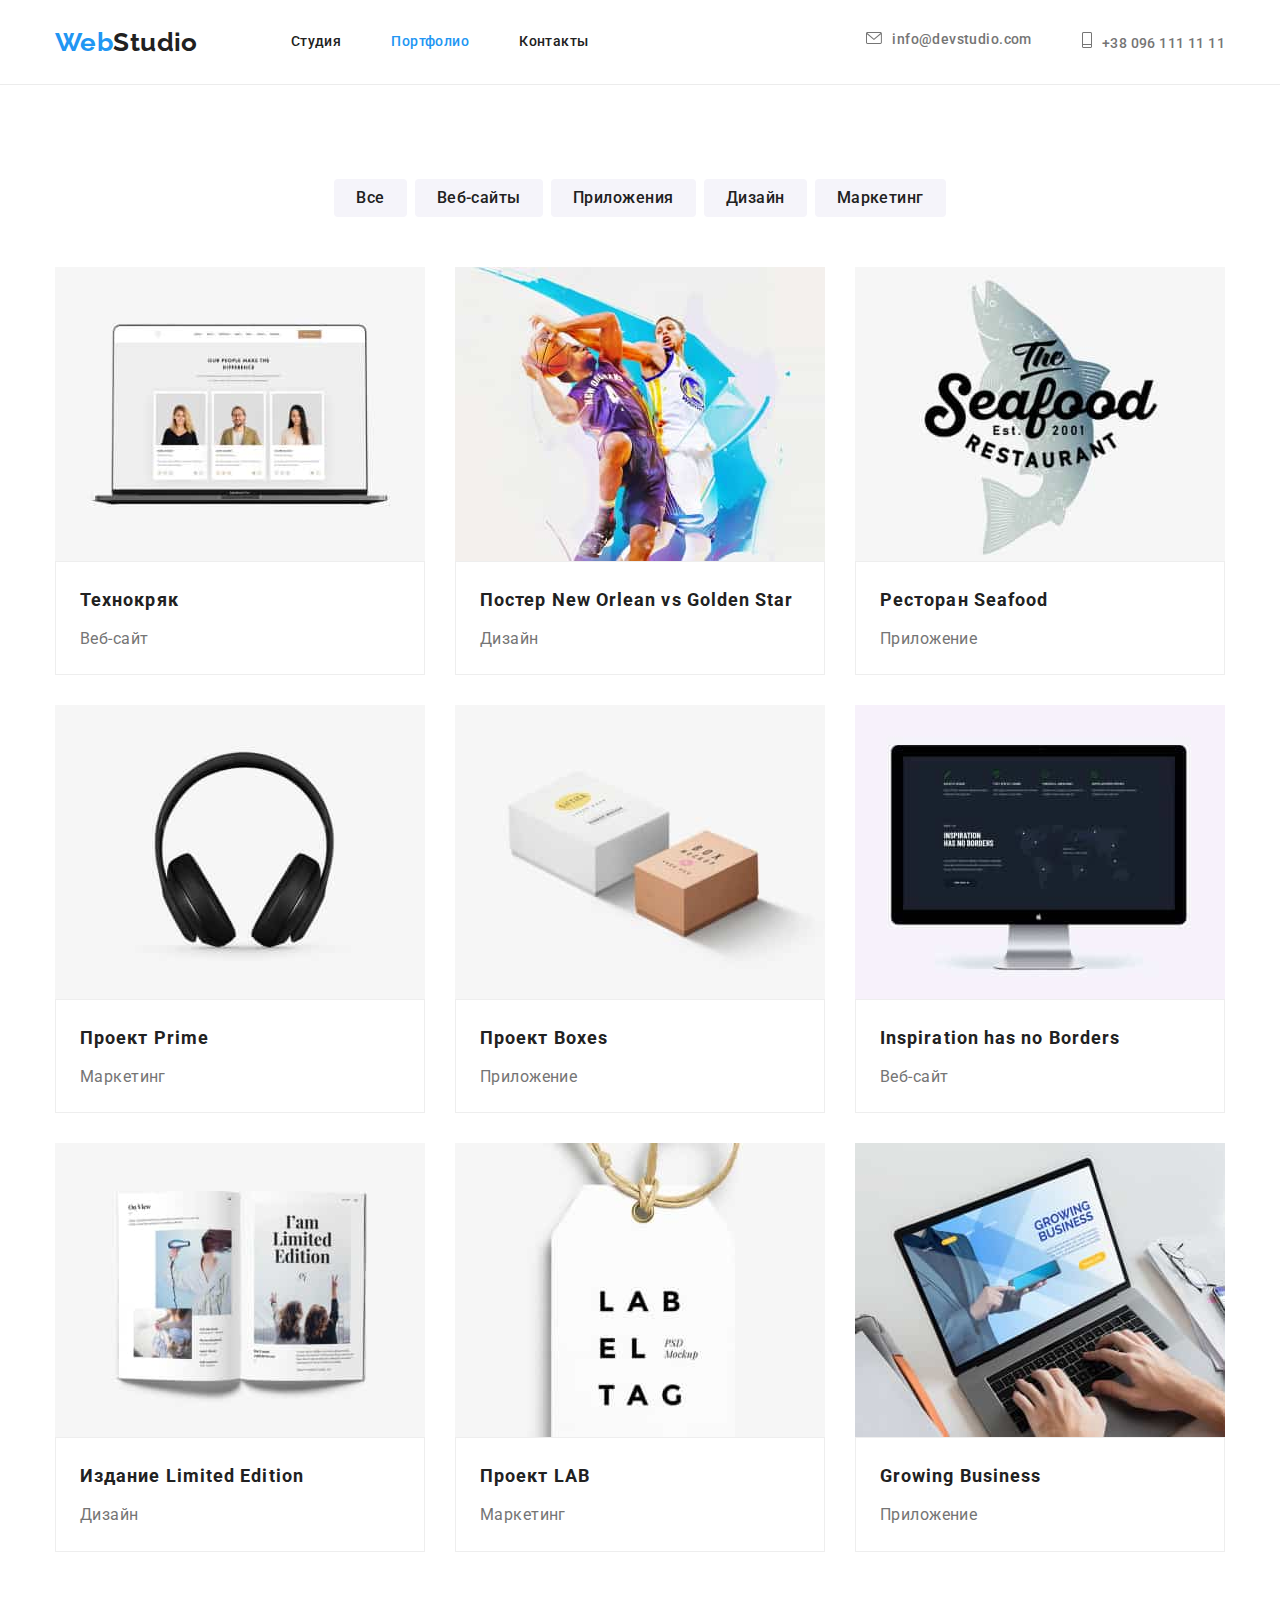
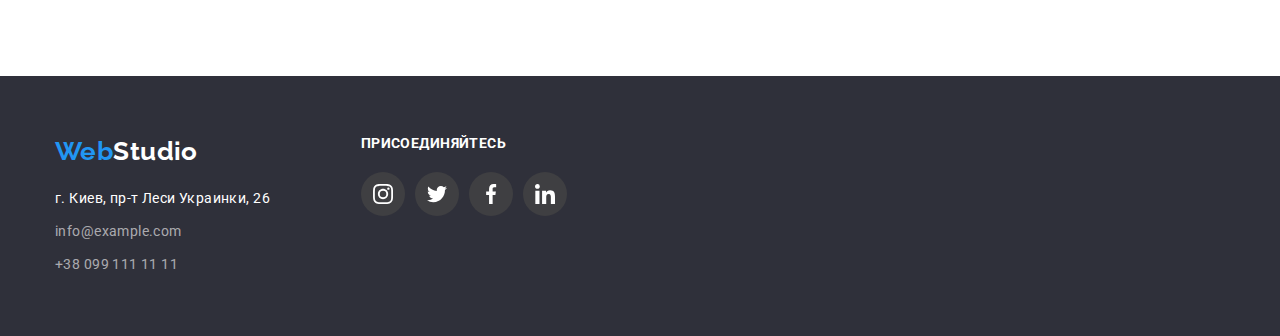
==== commit ef1b63db: "изменения7" ====
--- a/portfolio.html
+++ b/portfolio.html
@@ -17,15 +17,33 @@
             <nav class="nav">
                 <a class="logo" href="#"><span class="web">Web</span><span class="studio">Studio</span></a>
                 <ul class="nav-line">
-                    <li class="nav-list"><a class="nav-button" href="./index.html">Студия</a></li>
-                    <li class="nav-list"><a class="nav-button current" href="#">Портфолио</a></li>
-                    <li class="nav-list"><a class="nav-button" href="#">Контакты</a></li>
+                    <li class="nav-list">
+                        <a class="nav-button" href="./index.html">Студия</a>
+                    </li>
+                    <li class="nav-list">
+                        <a class="nav-button current" href="#">Портфолио</a>
+                    </li>
+                    <li class="nav-list">
+                        <a class="nav-button" href="#">Контакты</a>
+                    </li>
                 </ul>
             </nav>
-                <ul class="nav-item">
-                    <li class="nav-list"> <a class="nav-button" href="mailto:info@devstudio.com"><svg class="icon-envelope" width="16px" height="12px" aria-hidden="true"> <use href="./images/icon.svg#icon-envelope"> </use></svg>info@devstudio.com</a></li>
-                    <li class="nav-list"><a class="nav-button" href="tel:+380961111111"><svg  class="icon-envelope" width="16px" height="12px"aria-hidden="true" > <use href="./images/icon.svg#icon-smartphone"> </use> </svg>+38 096 111 11 11</a></li>
-                </ul>
+            <ul class="nav-item">
+                <li class="nav-list"> 
+                    <a class="nav-button " href="mailto:info@devstudio.com" > 
+                        <svg class="icon-envelope"  width="16px" height="12px" aria-hidden="true"> 
+                            <use href="./images/icon.svg#icon-envelope"> </use> 
+                           </svg>info@devstudio.com
+                    </a>
+                </li>
+                <li class="nav-list"> 
+                    <a class="nav-button" href="tel:+380961111111"> 
+                       <svg  class="icon-envelope" width="10px" height="16px" aria-hidden="true"> 
+                         <use href="./images/icon.svg#icon-smartphone"> </use> 
+                        </svg>+38 096 111 11 11
+                    </a>
+                </li>
+            </ul>
         </div>
     </header>
     <main>
--- a/css/style.css
+++ b/css/style.css
@@ -135,6 +135,7 @@
     display: block;
     padding-top: 32px;
     padding-bottom: 32px;
+    fill: #757575;
     
     font-weight: 500;
     line-height: 1.14;
@@ -215,21 +216,24 @@
         display: flex;
         justify-content: space-between;
     }
+    .feature-blok{
+        margin-right: 30px;
+    }
+    .feature-blok:last-child{
+        margin-right: 0px;
+    }
     
     .feature-item {
         display: flex; 
         height: 120px;
         width: 270px;
-        margin-right: 30px;
         margin-bottom: 30px;
         justify-content: center;
         align-items: center;
         background: #F5F4FA;
         border-radius: 4px;
     }
-    .feature :last-child{
-        margin-right: 0px;
-    }
+    
     .icon-antena {
        
         padding: 25px 100px;
@@ -246,7 +250,7 @@
         line-height: 1.14;
         text-transform: uppercase;
 
-        padding-bottom: 10px;
+        margin-bottom: 10px;
     }
     .feature p{
         font-size: 14px;
@@ -313,18 +317,21 @@
        
         justify-content: center;
     }
-    
-    
-
-    .icon-socnetwork:last-child{
-        margin-right: 0px;
-    }
+    .team-blok{
+        margin-right: 10px;
+    }
+    .team-blok:last-child{
+        margin-right: 0px;
+    }
+    
+
+   
     .work-card{
-        display: block;
+        display: flex;
         border: 0px;
         background-color: #FFFFFF;
         fill: #afb1b8;
-        padding-top: 12px;
+        padding:0px;
         width: 44px;
         height: 44px;
         justify-content: center;
@@ -336,12 +343,13 @@
     
     .work-card:hover,
     .work-card:focus{
-        display: block;
+        
         background-color: #188CE8;
         border: 0px;
         fill: #FFFFFF;
         
     }
+    
     
     .icon-envelope{
         align-items: center;
@@ -521,7 +529,7 @@
         display: flex;
         border: 0px;
         background-color: #3f3f42;
-        fill: #afb1b8;
+        fill: #FFFFFF;
         
         width: 44px;
         height: 44px;
@@ -530,15 +538,16 @@
         border-radius: 50%; 
         margin-right: 10px;
      }
+     .work-join :last-child{
+        margin-right: 0px;
+     }
      .work-join:hover,
      .work-join:focus{
         display: flex;
         background-color: #2196F3;
-        fill: #FFFFFF;
+        
      }
-     .work-join :last-child{
-        margin-right: 0px;
-     }
+     
     
     
     .fooret-address{
